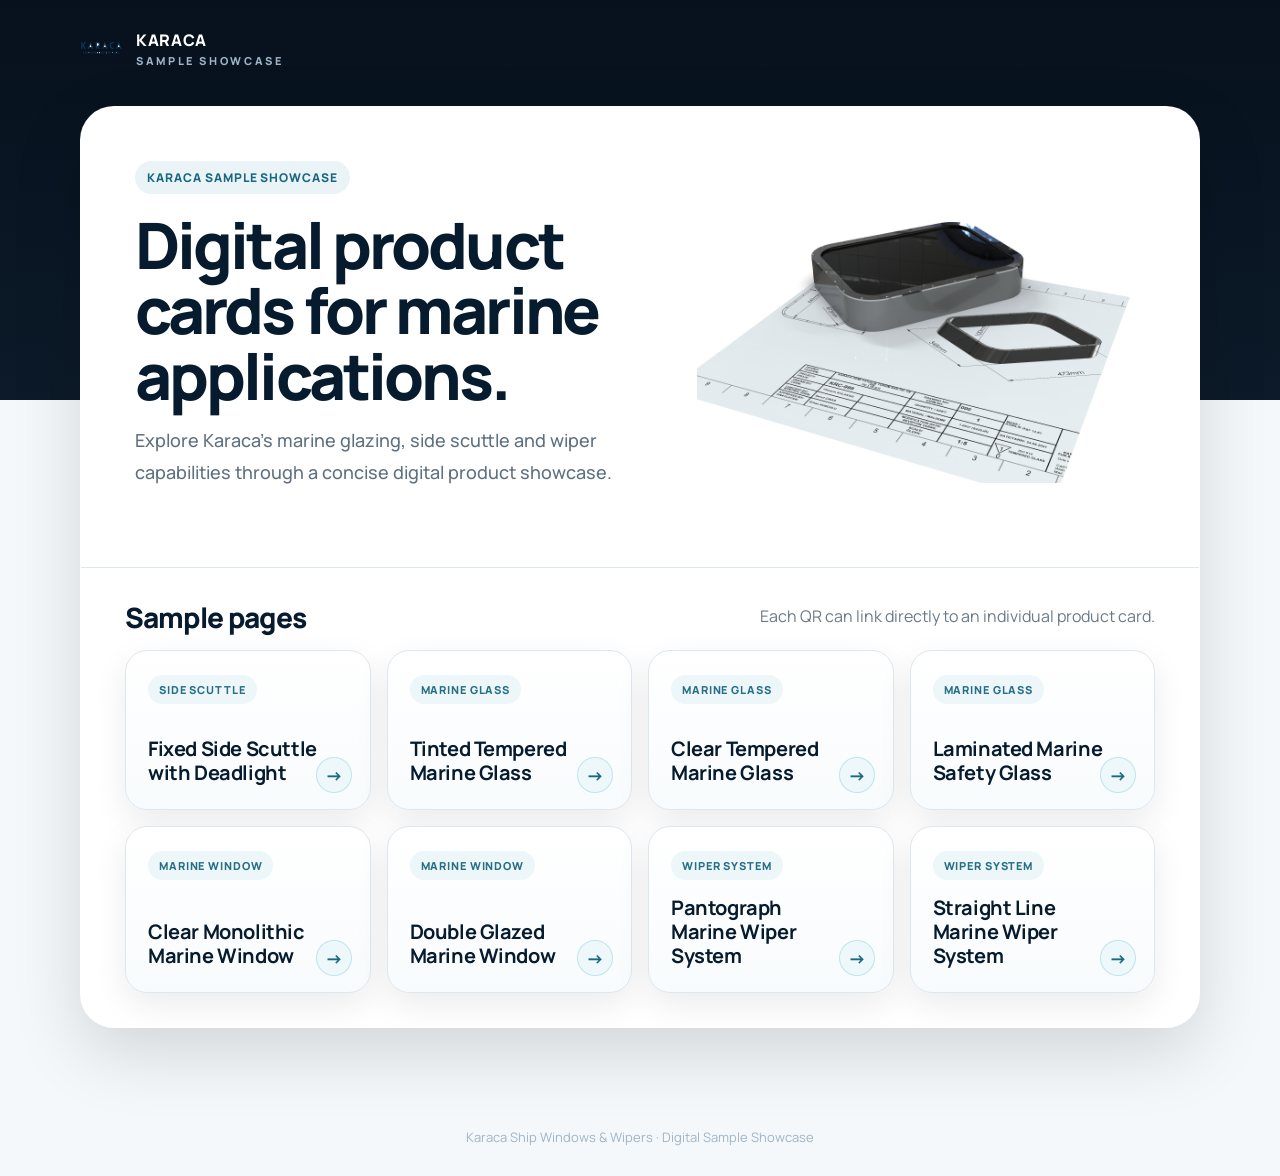
==== index.html @ 9a188ee8 "eeeee" ====
<!DOCTYPE html>
<html lang="en">
<head>
  <meta charset="UTF-8" />
  <meta name="viewport" content="width=device-width, initial-scale=1.0" />
  <title>Karaca Sample Showcase</title>
  <meta name="description" content="Digital sample cards for Karaca marine windows, side scuttles, glass and wiper systems." />
  <link rel="stylesheet" href="assets/style.css" />
</head>
<body class="home-page">
  <header class="topbar">
    <a class="brand" href="index.html"><img class="brand-logo" src="assets/logos/karaca-logo.svg" alt="Karaca Ship Windows & Wipers"><span class="brand-text">KARACA <small>SAMPLE SHOWCASE</small></span></a>
  </header>

  <main class="sample-shell">
    <section class="sample-card">
      <div class="hero">
        <div class="hero-copy">
          <span class="badge">Karaca Sample Showcase</span>
          <h1>Digital product cards for marine applications.</h1>
          <p class="lead">
            Explore Karaca’s marine glazing, side scuttle and wiper capabilities through a concise digital product showcase.
          </p>
</div>
        <div class="hero-viewer">
          <img src="assets/images/home-window-hero.jpg" alt="Marine window render" class="home-hero-image">
        </div>
      </div>

      <section class="section">
        <div class="section-head">
          <h2>Sample pages</h2>
          <p>
            Each QR can link directly to an individual product card.
          </p>
        </div>

        <div class="product-grid">

          <a class="product-tile" href="products/fixed-side-scuttle-with-deadlight.html">
            <span class="product-category">Side Scuttle</span>
            <h3>Fixed Side Scuttle with Deadlight</h3>
            <span class="product-status">View product card</span>
          </a>
          <a class="product-tile" href="products/tinted-tempered-marine-glass.html">
            <span class="product-category">Marine Glass</span>
            <h3>Tinted Tempered Marine Glass</h3>
            <span class="product-status">View product card</span>
          </a>
          <div class="product-tile">
            <span class="product-category">Marine Glass</span>
            <h3>Clear Tempered Marine Glass</h3>
            <span class="product-status">Coming next</span>
          </div>
          <div class="product-tile">
            <span class="product-category">Marine Glass</span>
            <h3>Laminated Marine Safety Glass</h3>
            <span class="product-status">Coming next</span>
          </div>
          <div class="product-tile">
            <span class="product-category">Marine Window</span>
            <h3>Clear Monolithic Marine Window</h3>
            <span class="product-status">Coming next</span>
          </div>
          <div class="product-tile">
            <span class="product-category">Marine Window</span>
            <h3>Double Glazed Marine Window</h3>
            <span class="product-status">Coming next</span>
          </div>
          <a class="product-tile" href="products/pantograph-marine-wiper-system.html">
            <span class="product-category">Wiper System</span>
            <h3>Pantograph Marine Wiper System</h3>
            <span class="product-status">View product card</span>
          </a>
          <a class="product-tile" href="products/straight-line-marine-wiper-system.html">
            <span class="product-category">Wiper System</span>
            <h3>Straight Line Marine Wiper System</h3>
            <span class="product-status">View product card</span>
          </a>

        </div>
      </section>
    </section>
  </main>

  <footer class="footer">
    Karaca Ship Windows & Wipers · Digital Sample Showcase
  </footer>
</body>
</html>
---- assets/style.css ----
@import url('https://fonts.googleapis.com/css2?family=Manrope:wght@400;500;600;700;800&display=swap');


:root{
  --bg-dark:#07111d;
  --bg-light:#f4f8fb;
  --card:#ffffff;
  --ink:#0f1d2b;
  --muted:#6b7a89;
  --line:#dce7ee;
  --accent:#16a6bd;
  --accent-dark:#0f7e91;
  --navy:#071b2e;
  --shadow:0 24px 70px rgba(0,0,0,.14);
}
*{box-sizing:border-box}
html{scroll-behavior:smooth}
body{
  margin:0;
  font-family:'Manrope',Arial,Helvetica,sans-serif;
  background:linear-gradient(180deg,var(--bg-dark) 0%, #0c1a29 34%, var(--bg-light) 34%, var(--bg-light) 100%);
  color:var(--ink)
}
a{text-decoration:none;color:inherit}
img,video{width:100%;display:block}
.topbar{
  max-width:1120px;
  margin:0 auto;
  padding:20px;
  display:flex;
  align-items:center;
  justify-content:space-between;
  color:#fff
}
.brand{font-weight:850;letter-spacing:.08em}
.brand small{display:block;margin-top:3px;font-size:10px;letter-spacing:.18em;color:#9fb4c7}
.topbar a.back{color:#b6cfdf;font-size:14px}
.sample-shell{max-width:1120px;margin:0 auto;padding:18px 20px 70px}
.sample-card{background:#fff;border-radius:30px;box-shadow:var(--shadow);overflow:hidden;border:1px solid rgba(255,255,255,.45)}
.hero{display:grid;grid-template-columns:1fr 1fr;min-height:560px}
.hero-copy{padding:44px;display:flex;flex-direction:column;justify-content:center}
.badge{display:inline-flex;width:max-content;padding:8px 12px;border-radius:999px;background:#eaf4f7;color:#1b6680;font-weight:800;font-size:12px;letter-spacing:.08em;text-transform:uppercase}
h1{margin:18px 0 16px;font-size:clamp(34px,5vw,68px);letter-spacing:-.045em;line-height:1.02;color:var(--navy);font-weight:800}
.lead{color:#5f7181;font-size:18px;line-height:1.8;margin:0 0 24px;max-width:560px;font-weight:500}
.actions{display:flex;flex-wrap:wrap;gap:12px}
.btn{height:46px;padding:0 18px;border-radius:999px;display:inline-flex;align-items:center;justify-content:center;font-weight:800;border:1px solid var(--line);transition:.2s ease}
.btn.primary{background:var(--accent);color:#fff;border-color:var(--accent)}
.btn.primary:hover{background:var(--accent-dark);border-color:var(--accent-dark)}
.btn.secondary{background:#fff;color:var(--navy)}
.btn.secondary:hover{border-color:var(--accent);color:var(--accent-dark)}
.hero-viewer{background:#ffffff;display:flex;flex-direction:column;padding:20px}
model-viewer{width:100%;height:100%;min-height:520px;border-radius:22px;background:#ffffff}
.viewer-note{margin:8px 0 0;text-align:center;font-size:13px;color:#6b7a89}
.quick-specs{display:grid;grid-template-columns:repeat(4,1fr);gap:12px;padding:18px;background:#f7fbfd;border-top:1px solid var(--line)}
.qspec{background:#fff;border:1px solid var(--line);border-radius:18px;padding:18px}
.qspec span{display:block;color:var(--accent);font-weight:900;font-size:12px;text-transform:uppercase;letter-spacing:.08em;margin-bottom:7px}
.qspec strong{color:var(--navy);font-size:16px}
.section{padding:34px 44px;border-top:1px solid var(--line)}
.section-head{display:flex;justify-content:space-between;gap:28px;align-items:flex-start;margin-bottom:18px}
.section h2{margin:0;color:var(--navy);font-size:28px;letter-spacing:-.03em;line-height:1.08;font-weight:800}
.section-head p{margin:0;color:var(--muted);line-height:1.75;max-width:560px;font-size:16px}
.options-grid{display:grid;grid-template-columns:repeat(4,1fr);gap:14px}
.option-box{background:#f7fbfd;border:1px solid var(--line);border-radius:18px;padding:18px}
.option-box h3{margin:0 0 12px;color:var(--navy);font-size:18px;font-weight:800}
.option-box ul{margin:0;padding-left:18px;color:#667686;line-height:1.95;font-size:16px}
.gallery{display:grid;grid-template-columns:1fr 1fr;gap:14px}
.gallery figure,.media-card{margin:0;border-radius:20px;overflow:hidden;border:1px solid var(--line);background:#fff}
.gallery img,.gallery video{width:100%;height:auto;max-height:460px;object-fit:contain;background:#ffffff;padding:14px}
.gallery figcaption,.media-caption{padding:12px 14px;color:var(--muted);font-size:13px;background:#fff}
.info-strip{background:#0d1a2a;color:#d5e4ee;border-radius:22px;padding:24px;display:grid;grid-template-columns:1fr 1fr;gap:22px}
.info-strip h3{margin:0 0 12px;color:#fff;font-size:18px}
.info-strip p{margin:0;color:#b5c8d7;line-height:1.75}
.download-card{background:linear-gradient(145deg,#eef9fb,#ffffff);border:1px solid var(--line);border-radius:22px;padding:24px;display:flex;align-items:center;justify-content:space-between;gap:20px}
.download-card p{margin:8px 0 0;color:var(--muted);line-height:1.7}
.download-actions{display:flex;gap:10px;flex-wrap:wrap;justify-content:flex-end}
.footer{color:#9fb4c7;text-align:center;padding:30px 20px;font-size:13px}
.product-grid{display:grid;grid-template-columns:repeat(4,1fr);gap:14px}
.product-tile{background:#fff;border-radius:22px;padding:22px;border:1px solid var(--line);box-shadow:0 12px 34px rgba(0,0,0,.08)}
.product-tile h3{margin:0 0 8px;color:var(--navy)}
.product-tile p{margin:0;color:var(--muted);line-height:1.55}
.home-hero-image{border-radius:22px;width:100%;height:auto;max-height:520px;object-fit:contain;background:#ffffff;padding:0}
.label-row{display:flex;gap:10px;flex-wrap:wrap;margin-top:16px}
.pill{padding:8px 12px;border-radius:999px;background:#f2f7fa;color:#3b5a6d;font-size:13px;font-weight:700}
@media(max-width:900px){
  .hero,.gallery,.info-strip{grid-template-columns:1fr}
  .quick-specs,.options-grid,.product-grid{grid-template-columns:1fr 1fr}
  .hero-copy{padding:32px}
  .section{padding:28px}
  model-viewer{min-height:420px}
  .download-card{align-items:flex-start;flex-direction:column}
  .download-actions{justify-content:flex-start}
}
@media(max-width:560px){
  .quick-specs,.options-grid,.product-grid{grid-template-columns:1fr}
  .section-head{display:block}
  .btn{width:100%;margin-top:10px}
  .download-actions{width:100%}
}

.placeholder-visual{
  min-height:380px;
  border-radius:22px;
  border:1px solid var(--line);
  background:linear-gradient(145deg,#ffffff,#f4f8fb);
  display:flex;
  align-items:center;
  justify-content:center;
  padding:28px;
}
.placeholder-visual-inner{
  text-align:center;
  max-width:420px;
}
.placeholder-visual h3{
  margin:0 0 12px;
  color:var(--navy);
  font-size:32px;
  letter-spacing:-.03em;
}
.placeholder-visual p{
  margin:0;
  color:var(--muted);
  line-height:1.7;
}

.doc-list{display:grid;grid-template-columns:repeat(2,1fr);gap:14px}
.doc-card{background:#fff;border:1px solid var(--line);border-radius:18px;padding:20px}
.doc-card h3{margin:0 0 8px;color:var(--navy);font-size:18px}
.doc-card p{margin:0 0 16px;color:var(--muted);line-height:1.6}
@media(max-width:900px){.doc-list{grid-template-columns:1fr}}

.topbar .back{
  border:1px solid rgba(182,207,223,.45);
  border-radius:999px;
  padding:10px 16px;
  color:#d7edf8;
  font-weight:800;
  background:rgba(255,255,255,.04);
}
.topbar .back:hover{
  border-color:#16a6bd;
  color:#ffffff;
  background:rgba(22,166,189,.14);
}
.home-page .hero{
  grid-template-columns:.86fr 1.14fr;
}
.home-page .hero-viewer{
  align-items:center;
  justify-content:center;
}
@media(max-width:900px){
  .home-page .hero{grid-template-columns:1fr}
}


/* v10 refinements */
.topbar{
  max-width:1160px;
  padding:28px 20px 18px;
}
.brand{
  display:flex;
  align-items:center;
  gap:14px;
  font-weight:800;
  letter-spacing:.04em;
}
.brand-logo{
  height:42px;
  width:auto;
  display:block;
}
.brand-text{
  display:flex;
  flex-direction:column;
  line-height:1;
}
.brand-text small{
  display:block;
  margin-top:7px;
  font-size:11px;
  letter-spacing:.24em;
  color:#9fb4c7;
}
.topbar .back{
  border:1px solid rgba(182,207,223,.42);
  border-radius:999px;
  padding:11px 18px;
  color:#d7edf8;
  background:rgba(255,255,255,.04);
  font-size:14px;
  font-weight:800;
}
.topbar .back:hover{
  border-color:#18a8bf;
  background:rgba(24,168,191,.12);
  color:#fff;
}

.sample-shell{max-width:1160px}
.sample-card{border-radius:34px}
.hero{display:grid;grid-template-columns:1.02fr .98fr;min-height:560px}
.hero-copy{padding:54px}
.hero-viewer{background:#fff;display:flex;flex-direction:column;padding:26px}
model-viewer{width:100%;height:100%;min-height:520px;border-radius:26px;background:#ffffff}
.viewer-note{margin:10px 0 0;text-align:center;font-size:13px;color:#6b7a89}

.home-page .hero{
  grid-template-columns:1.08fr .92fr;
  min-height:auto;
}
.home-page .hero-viewer{
  align-items:center;
  justify-content:center;
  padding:32px 34px 32px 12px;
}
.home-hero-image{
  max-height:520px !important;
  width:100%;
  object-fit:contain !important;
  border-radius:22px;
}

.product-grid{
  display:grid;
  grid-template-columns:repeat(4,1fr);
  gap:16px;
}
.product-tile{
  min-height:160px;
  border-radius:22px;
  border:1px solid var(--line);
  padding:24px 22px;
  background:linear-gradient(180deg,#fff 0%,#f8fbfd 100%);
  display:flex;
  flex-direction:column;
  justify-content:space-between;
  position:relative;
  overflow:hidden;
  transition:transform .2s ease, box-shadow .2s ease, border-color .2s ease;
}
.product-tile:hover{
  transform:translateY(-4px);
  border-color:rgba(22,166,189,.45);
  box-shadow:0 18px 48px rgba(10,27,45,.10);
}
.product-tile::after{
  content:"→";
  position:absolute;
  right:18px;
  bottom:16px;
  width:34px;
  height:34px;
  border-radius:999px;
  display:flex;
  align-items:center;
  justify-content:center;
  border:1px solid rgba(22,166,189,.22);
  color:#1a6a82;
  font-size:18px;
  font-weight:800;
  background:#eef8fb;
}
.product-tile h3{
  margin:0;
  max-width:86%;
  color:var(--navy);
  font-size:20px;
  line-height:1.2;
  letter-spacing:-.02em;
}
.product-category{
  display:inline-flex;
  width:max-content;
  margin-bottom:16px;
  padding:7px 11px;
  border-radius:999px;
  background:#edf6f9;
  color:#266f86;
  font-size:11px;
  letter-spacing:.08em;
  font-weight:800;
  text-transform:uppercase;
}
.product-status{display:none}

.doc-list{display:grid;grid-template-columns:repeat(2,1fr);gap:14px}
.doc-card{background:#fff;border:1px solid var(--line);border-radius:20px;padding:22px}
.doc-card h3{margin:0 0 8px;color:var(--navy);font-size:18px;font-weight:800}
.doc-card p{margin:0 0 16px;color:var(--muted);line-height:1.75;font-size:15px}

@media (max-width: 900px){
  .hero,
  .home-page .hero{
    grid-template-columns:1fr !important;
    min-height:auto;
  }
  .hero-copy{
    padding:34px 28px 18px;
  }
  .hero-viewer,
  .home-page .hero-viewer{
    padding:8px 24px 28px !important;
  }
  .home-hero-image{
    max-height:340px !important;
  }
  model-viewer{
    min-height:360px;
  }
  .quick-specs{grid-template-columns:repeat(2,1fr)}
  .section{padding:28px 28px}
  .section-head{flex-direction:column;align-items:flex-start}
  .options-grid,
  .product-grid,
  .gallery,
  .doc-list{
    grid-template-columns:1fr 1fr;
  }
  .info-strip{grid-template-columns:1fr}
  .brand-logo{height:36px}
}
@media (max-width: 640px){
  body{
    background:linear-gradient(180deg,var(--bg-dark) 0%, #0c1a29 22%, var(--bg-light) 22%, var(--bg-light) 100%);
  }
  .topbar{
    padding:20px 16px 12px;
  }
  .sample-shell{padding:12px 16px 50px}
  .sample-card{border-radius:28px}
  .hero-copy{
    padding:28px 24px 8px;
  }
  .badge{font-size:11px}
  h1{font-size:clamp(34px,12vw,56px);line-height:1.01}
  .lead{font-size:16px;line-height:1.8}
  .home-page .hero-viewer{
    padding:0 22px 22px !important;
  }
  .home-hero-image{
    max-height:260px !important;
  }
  .quick-specs,
  .options-grid,
  .product-grid,
  .gallery,
  .doc-list{
    grid-template-columns:1fr;
  }
  .product-tile{
    min-height:138px;
  }
  .product-tile h3{
    max-width:82%;
    font-size:19px;
  }
  model-viewer{min-height:320px}
}
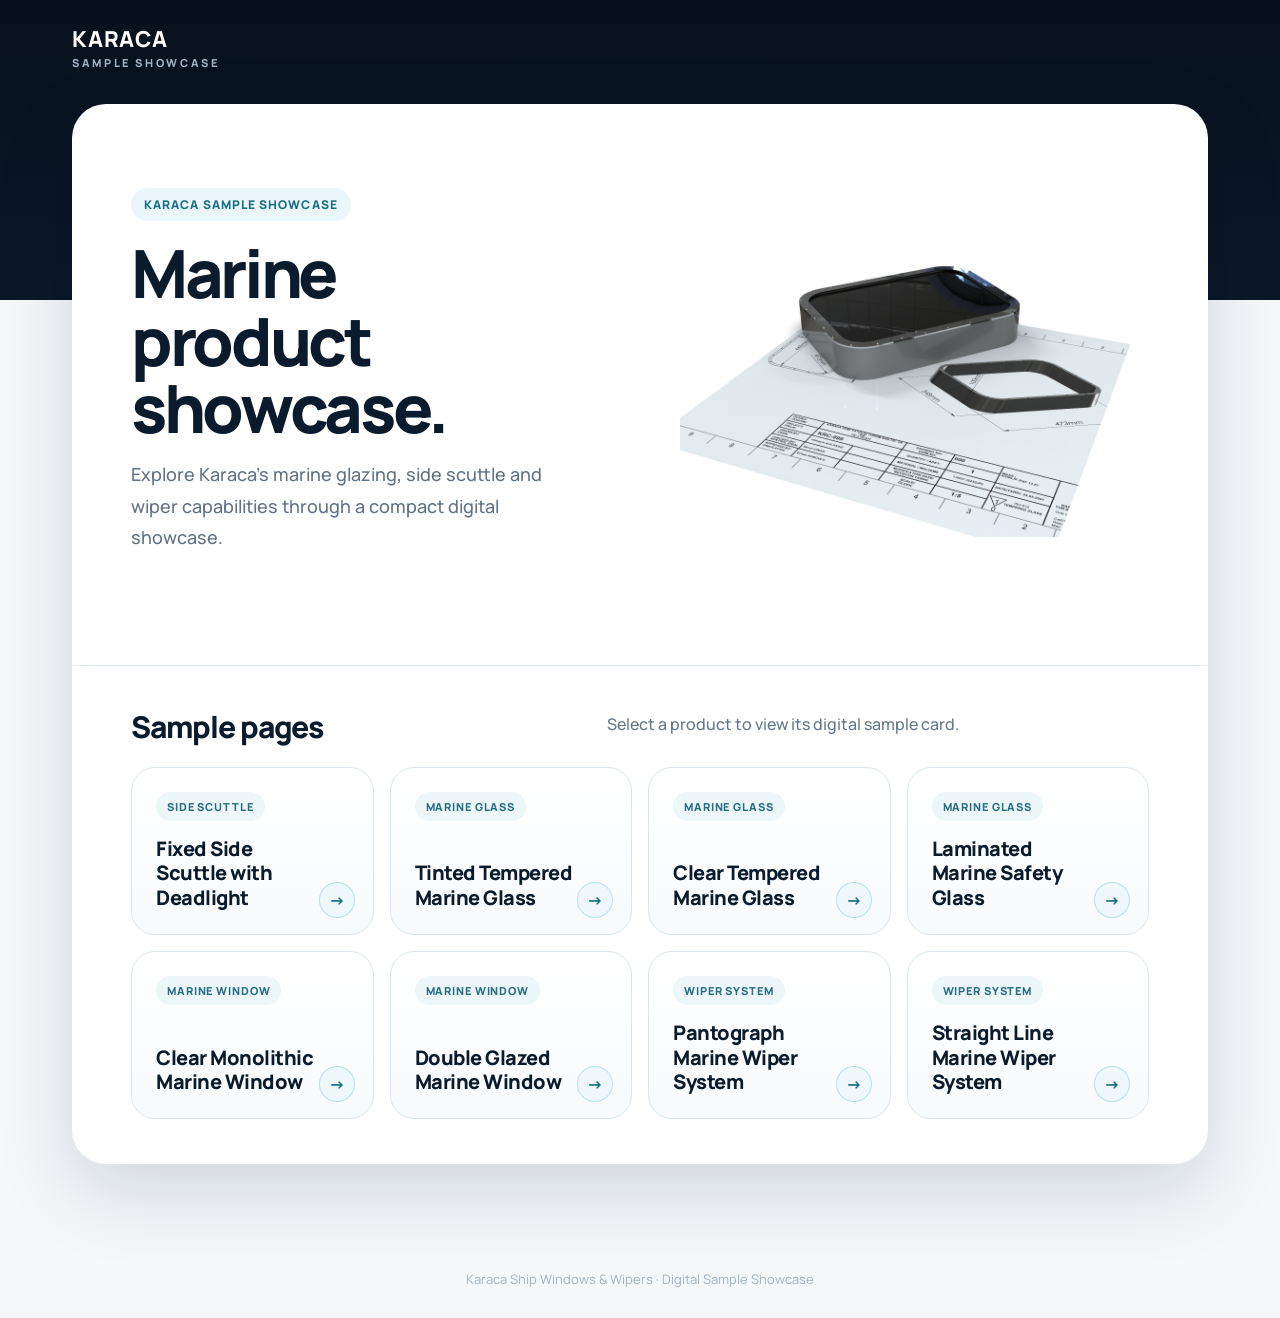
==== commit 9941bf77: "bbb" ====
--- a/index.html
+++ b/index.html
@@ -9,7 +9,7 @@
 </head>
 <body class="home-page">
   <header class="topbar">
-    <a class="brand" href="index.html"><img class="brand-logo" src="assets/logos/karaca-logo.svg" alt="Karaca Ship Windows & Wipers"><span class="brand-text">KARACA <small>SAMPLE SHOWCASE</small></span></a>
+    <a class="brand" href="index.html"><span class="brand-text">KARACA <small>SAMPLE SHOWCASE</small></span></a>
   </header>
 
   <main class="sample-shell">
@@ -17,9 +17,9 @@
       <div class="hero">
         <div class="hero-copy">
           <span class="badge">Karaca Sample Showcase</span>
-          <h1>Digital product cards for marine applications.</h1>
+          <h1>Marine product showcase.</h1>
           <p class="lead">
-            Explore Karaca’s marine glazing, side scuttle and wiper capabilities through a concise digital product showcase.
+            Explore Karaca’s marine glazing, side scuttle and wiper capabilities through a compact digital showcase.
           </p>
 </div>
         <div class="hero-viewer">
@@ -31,7 +31,7 @@
         <div class="section-head">
           <h2>Sample pages</h2>
           <p>
-            Each QR can link directly to an individual product card.
+            Select a product to view its digital sample card.
           </p>
         </div>
 
@@ -57,11 +57,11 @@
             <h3>Laminated Marine Safety Glass</h3>
             <span class="product-status">Coming next</span>
           </div>
-          <div class="product-tile">
+          <a class="product-tile" href="products/clear-monolithic-marine-window.html">
             <span class="product-category">Marine Window</span>
             <h3>Clear Monolithic Marine Window</h3>
-            <span class="product-status">Coming next</span>
-          </div>
+            <span class="product-status">View product card</span>
+          </a>
           <div class="product-tile">
             <span class="product-category">Marine Window</span>
             <h3>Double Glazed Marine Window</h3>
--- a/assets/style.css
+++ b/assets/style.css
@@ -1,180 +1,51 @@
+
 @import url('https://fonts.googleapis.com/css2?family=Manrope:wght@400;500;600;700;800&display=swap');
 
-
 :root{
-  --bg-dark:#07111d;
-  --bg-light:#f4f8fb;
+  --navy:#07111d;
+  --navy-2:#0b1b2c;
+  --ink:#0a1b2e;
+  --muted:#667789;
+  --line:#dbe7ef;
+  --soft:#f4f8fb;
   --card:#ffffff;
-  --ink:#0f1d2b;
-  --muted:#6b7a89;
-  --line:#dce7ee;
-  --accent:#16a6bd;
-  --accent-dark:#0f7e91;
-  --navy:#071b2e;
-  --shadow:0 24px 70px rgba(0,0,0,.14);
+  --accent:#13a7bf;
+  --accent-dark:#0b7f93;
+  --shadow:0 28px 80px rgba(7,17,29,.14);
 }
 *{box-sizing:border-box}
 html{scroll-behavior:smooth}
 body{
   margin:0;
   font-family:'Manrope',Arial,Helvetica,sans-serif;
-  background:linear-gradient(180deg,var(--bg-dark) 0%, #0c1a29 34%, var(--bg-light) 34%, var(--bg-light) 100%);
-  color:var(--ink)
+  color:var(--ink);
+  background:linear-gradient(180deg,var(--navy) 0%,#0a1828 300px,var(--soft) 300px,var(--soft) 100%);
 }
 a{text-decoration:none;color:inherit}
 img,video{width:100%;display:block}
 .topbar{
-  max-width:1120px;
+  max-width:1180px;
   margin:0 auto;
-  padding:20px;
+  padding:28px 22px 16px;
   display:flex;
   align-items:center;
   justify-content:space-between;
-  color:#fff
-}
-.brand{font-weight:850;letter-spacing:.08em}
-.brand small{display:block;margin-top:3px;font-size:10px;letter-spacing:.18em;color:#9fb4c7}
-.topbar a.back{color:#b6cfdf;font-size:14px}
-.sample-shell{max-width:1120px;margin:0 auto;padding:18px 20px 70px}
-.sample-card{background:#fff;border-radius:30px;box-shadow:var(--shadow);overflow:hidden;border:1px solid rgba(255,255,255,.45)}
-.hero{display:grid;grid-template-columns:1fr 1fr;min-height:560px}
-.hero-copy{padding:44px;display:flex;flex-direction:column;justify-content:center}
-.badge{display:inline-flex;width:max-content;padding:8px 12px;border-radius:999px;background:#eaf4f7;color:#1b6680;font-weight:800;font-size:12px;letter-spacing:.08em;text-transform:uppercase}
-h1{margin:18px 0 16px;font-size:clamp(34px,5vw,68px);letter-spacing:-.045em;line-height:1.02;color:var(--navy);font-weight:800}
-.lead{color:#5f7181;font-size:18px;line-height:1.8;margin:0 0 24px;max-width:560px;font-weight:500}
-.actions{display:flex;flex-wrap:wrap;gap:12px}
-.btn{height:46px;padding:0 18px;border-radius:999px;display:inline-flex;align-items:center;justify-content:center;font-weight:800;border:1px solid var(--line);transition:.2s ease}
-.btn.primary{background:var(--accent);color:#fff;border-color:var(--accent)}
-.btn.primary:hover{background:var(--accent-dark);border-color:var(--accent-dark)}
-.btn.secondary{background:#fff;color:var(--navy)}
-.btn.secondary:hover{border-color:var(--accent);color:var(--accent-dark)}
-.hero-viewer{background:#ffffff;display:flex;flex-direction:column;padding:20px}
-model-viewer{width:100%;height:100%;min-height:520px;border-radius:22px;background:#ffffff}
-.viewer-note{margin:8px 0 0;text-align:center;font-size:13px;color:#6b7a89}
-.quick-specs{display:grid;grid-template-columns:repeat(4,1fr);gap:12px;padding:18px;background:#f7fbfd;border-top:1px solid var(--line)}
-.qspec{background:#fff;border:1px solid var(--line);border-radius:18px;padding:18px}
-.qspec span{display:block;color:var(--accent);font-weight:900;font-size:12px;text-transform:uppercase;letter-spacing:.08em;margin-bottom:7px}
-.qspec strong{color:var(--navy);font-size:16px}
-.section{padding:34px 44px;border-top:1px solid var(--line)}
-.section-head{display:flex;justify-content:space-between;gap:28px;align-items:flex-start;margin-bottom:18px}
-.section h2{margin:0;color:var(--navy);font-size:28px;letter-spacing:-.03em;line-height:1.08;font-weight:800}
-.section-head p{margin:0;color:var(--muted);line-height:1.75;max-width:560px;font-size:16px}
-.options-grid{display:grid;grid-template-columns:repeat(4,1fr);gap:14px}
-.option-box{background:#f7fbfd;border:1px solid var(--line);border-radius:18px;padding:18px}
-.option-box h3{margin:0 0 12px;color:var(--navy);font-size:18px;font-weight:800}
-.option-box ul{margin:0;padding-left:18px;color:#667686;line-height:1.95;font-size:16px}
-.gallery{display:grid;grid-template-columns:1fr 1fr;gap:14px}
-.gallery figure,.media-card{margin:0;border-radius:20px;overflow:hidden;border:1px solid var(--line);background:#fff}
-.gallery img,.gallery video{width:100%;height:auto;max-height:460px;object-fit:contain;background:#ffffff;padding:14px}
-.gallery figcaption,.media-caption{padding:12px 14px;color:var(--muted);font-size:13px;background:#fff}
-.info-strip{background:#0d1a2a;color:#d5e4ee;border-radius:22px;padding:24px;display:grid;grid-template-columns:1fr 1fr;gap:22px}
-.info-strip h3{margin:0 0 12px;color:#fff;font-size:18px}
-.info-strip p{margin:0;color:#b5c8d7;line-height:1.75}
-.download-card{background:linear-gradient(145deg,#eef9fb,#ffffff);border:1px solid var(--line);border-radius:22px;padding:24px;display:flex;align-items:center;justify-content:space-between;gap:20px}
-.download-card p{margin:8px 0 0;color:var(--muted);line-height:1.7}
-.download-actions{display:flex;gap:10px;flex-wrap:wrap;justify-content:flex-end}
-.footer{color:#9fb4c7;text-align:center;padding:30px 20px;font-size:13px}
-.product-grid{display:grid;grid-template-columns:repeat(4,1fr);gap:14px}
-.product-tile{background:#fff;border-radius:22px;padding:22px;border:1px solid var(--line);box-shadow:0 12px 34px rgba(0,0,0,.08)}
-.product-tile h3{margin:0 0 8px;color:var(--navy)}
-.product-tile p{margin:0;color:var(--muted);line-height:1.55}
-.home-hero-image{border-radius:22px;width:100%;height:auto;max-height:520px;object-fit:contain;background:#ffffff;padding:0}
-.label-row{display:flex;gap:10px;flex-wrap:wrap;margin-top:16px}
-.pill{padding:8px 12px;border-radius:999px;background:#f2f7fa;color:#3b5a6d;font-size:13px;font-weight:700}
-@media(max-width:900px){
-  .hero,.gallery,.info-strip{grid-template-columns:1fr}
-  .quick-specs,.options-grid,.product-grid{grid-template-columns:1fr 1fr}
-  .hero-copy{padding:32px}
-  .section{padding:28px}
-  model-viewer{min-height:420px}
-  .download-card{align-items:flex-start;flex-direction:column}
-  .download-actions{justify-content:flex-start}
-}
-@media(max-width:560px){
-  .quick-specs,.options-grid,.product-grid{grid-template-columns:1fr}
-  .section-head{display:block}
-  .btn{width:100%;margin-top:10px}
-  .download-actions{width:100%}
-}
-
-.placeholder-visual{
-  min-height:380px;
-  border-radius:22px;
-  border:1px solid var(--line);
-  background:linear-gradient(145deg,#ffffff,#f4f8fb);
-  display:flex;
-  align-items:center;
-  justify-content:center;
-  padding:28px;
-}
-.placeholder-visual-inner{
-  text-align:center;
-  max-width:420px;
-}
-.placeholder-visual h3{
-  margin:0 0 12px;
-  color:var(--navy);
-  font-size:32px;
-  letter-spacing:-.03em;
-}
-.placeholder-visual p{
-  margin:0;
-  color:var(--muted);
-  line-height:1.7;
-}
-
-.doc-list{display:grid;grid-template-columns:repeat(2,1fr);gap:14px}
-.doc-card{background:#fff;border:1px solid var(--line);border-radius:18px;padding:20px}
-.doc-card h3{margin:0 0 8px;color:var(--navy);font-size:18px}
-.doc-card p{margin:0 0 16px;color:var(--muted);line-height:1.6}
-@media(max-width:900px){.doc-list{grid-template-columns:1fr}}
-
-.topbar .back{
-  border:1px solid rgba(182,207,223,.45);
-  border-radius:999px;
-  padding:10px 16px;
-  color:#d7edf8;
-  font-weight:800;
-  background:rgba(255,255,255,.04);
-}
-.topbar .back:hover{
-  border-color:#16a6bd;
-  color:#ffffff;
-  background:rgba(22,166,189,.14);
-}
-.home-page .hero{
-  grid-template-columns:.86fr 1.14fr;
-}
-.home-page .hero-viewer{
-  align-items:center;
-  justify-content:center;
-}
-@media(max-width:900px){
-  .home-page .hero{grid-template-columns:1fr}
-}
-
-
-/* v10 refinements */
-.topbar{
-  max-width:1160px;
-  padding:28px 20px 18px;
+  color:white;
 }
 .brand{
   display:flex;
   align-items:center;
-  gap:14px;
-  font-weight:800;
-  letter-spacing:.04em;
-}
-.brand-logo{
-  height:42px;
-  width:auto;
-  display:block;
-}
+  gap:12px;
+  color:white;
+  font-weight:800;
+  letter-spacing:.05em;
+}
+.brand-logo{display:none}
 .brand-text{
   display:flex;
   flex-direction:column;
   line-height:1;
+  font-size:22px;
 }
 .brand-text small{
   display:block;
@@ -182,68 +53,286 @@
   font-size:11px;
   letter-spacing:.24em;
   color:#9fb4c7;
+  font-weight:800;
 }
 .topbar .back{
-  border:1px solid rgba(182,207,223,.42);
+  display:inline-flex;
+  align-items:center;
+  justify-content:center;
+  height:42px;
+  padding:0 18px;
   border-radius:999px;
-  padding:11px 18px;
+  border:1px solid rgba(255,255,255,.22);
+  background:rgba(255,255,255,.04);
   color:#d7edf8;
-  background:rgba(255,255,255,.04);
   font-size:14px;
   font-weight:800;
 }
-.topbar .back:hover{
-  border-color:#18a8bf;
-  background:rgba(24,168,191,.12);
-  color:#fff;
-}
-
-.sample-shell{max-width:1160px}
-.sample-card{border-radius:34px}
-.hero{display:grid;grid-template-columns:1.02fr .98fr;min-height:560px}
-.hero-copy{padding:54px}
-.hero-viewer{background:#fff;display:flex;flex-direction:column;padding:26px}
-model-viewer{width:100%;height:100%;min-height:520px;border-radius:26px;background:#ffffff}
-.viewer-note{margin:10px 0 0;text-align:center;font-size:13px;color:#6b7a89}
+.topbar .back:hover{border-color:var(--accent);background:rgba(19,167,191,.13);color:white}
+
+.sample-shell{
+  max-width:1180px;
+  margin:0 auto;
+  padding:20px 22px 76px;
+}
+.sample-card{
+  background:white;
+  border-radius:34px;
+  overflow:hidden;
+  border:1px solid rgba(255,255,255,.55);
+  box-shadow:var(--shadow);
+}
+.hero{
+  display:grid;
+  grid-template-columns:1fr 1fr;
+  min-height:560px;
+}
+.hero-copy{
+  padding:58px;
+  display:flex;
+  flex-direction:column;
+  justify-content:center;
+}
+.badge{
+  display:inline-flex;
+  width:max-content;
+  padding:8px 13px;
+  border-radius:999px;
+  background:#eaf6f9;
+  color:#176d82;
+  font-size:12px;
+  font-weight:800;
+  letter-spacing:.09em;
+  text-transform:uppercase;
+}
+h1{
+  margin:18px 0 18px;
+  color:var(--ink);
+  font-size:clamp(40px,5.2vw,72px);
+  line-height:1.01;
+  letter-spacing:-.05em;
+  font-weight:800;
+}
+.lead{
+  margin:0 0 28px;
+  max-width:560px;
+  color:#607285;
+  font-size:18px;
+  line-height:1.75;
+  font-weight:500;
+}
+.actions{display:flex;flex-wrap:wrap;gap:12px}
+.btn{
+  display:inline-flex;
+  align-items:center;
+  justify-content:center;
+  height:46px;
+  padding:0 18px;
+  border-radius:999px;
+  border:1px solid var(--line);
+  font-weight:800;
+  transition:.18s ease;
+}
+.btn.primary{background:var(--accent);border-color:var(--accent);color:white}
+.btn.primary:hover{background:var(--accent-dark);border-color:var(--accent-dark)}
+.btn.secondary{background:white;color:var(--ink)}
+.btn.secondary:hover{border-color:var(--accent);color:var(--accent-dark)}
+
+.hero-viewer{
+  padding:32px;
+  display:flex;
+  flex-direction:column;
+  justify-content:center;
+  background:white;
+}
+model-viewer{
+  width:100%;
+  height:100%;
+  min-height:520px;
+  border-radius:28px;
+  background:linear-gradient(180deg,#ffffff,#f8fbfd);
+}
+.viewer-note{display:none}
 
 .home-page .hero{
-  grid-template-columns:1.08fr .92fr;
-  min-height:auto;
+  grid-template-columns:1fr 1fr;
+  min-height:560px;
 }
 .home-page .hero-viewer{
-  align-items:center;
-  justify-content:center;
-  padding:32px 34px 32px 12px;
+  padding:40px;
+  align-items:center;
 }
 .home-hero-image{
-  max-height:520px !important;
   width:100%;
-  object-fit:contain !important;
-  border-radius:22px;
-}
-
-.product-grid{
+  height:auto;
+  max-height:560px;
+  object-fit:contain;
+  border-radius:24px;
+}
+
+.quick-specs{
+  display:grid;
+  grid-template-columns:repeat(4,1fr);
+  gap:12px;
+  padding:18px;
+  background:#f8fbfd;
+  border-top:1px solid var(--line);
+}
+.qspec{
+  background:white;
+  border:1px solid var(--line);
+  border-radius:18px;
+  padding:18px;
+}
+.qspec span{
+  display:block;
+  color:#1f7790;
+  font-size:11px;
+  font-weight:800;
+  letter-spacing:.08em;
+  text-transform:uppercase;
+  margin-bottom:7px;
+}
+.qspec strong{font-size:16px;color:var(--ink);font-weight:800}
+
+.section{
+  padding:44px 58px;
+  border-top:1px solid var(--line);
+}
+.section-head{
+  display:grid;
+  grid-template-columns:.8fr 1fr;
+  gap:42px;
+  align-items:start;
+  margin-bottom:24px;
+}
+.section h2{
+  margin:0;
+  font-size:30px;
+  line-height:1.1;
+  letter-spacing:-.035em;
+  color:var(--ink);
+  font-weight:800;
+}
+.section-head p{
+  margin:0;
+  color:#657789;
+  font-size:16px;
+  line-height:1.75;
+  font-weight:500;
+}
+.info-strip{
+  display:grid;
+  grid-template-columns:1fr 1fr;
+  gap:22px;
+  background:var(--navy-2);
+  border-radius:24px;
+  padding:26px;
+}
+.info-strip h3{margin:0 0 10px;color:white;font-size:18px;font-weight:800}
+.info-strip p{margin:0;color:#c1d3e0;line-height:1.8;font-size:16px}
+
+.options-grid{
   display:grid;
   grid-template-columns:repeat(4,1fr);
   gap:16px;
 }
+.option-box{
+  border:1px solid var(--line);
+  background:#f8fbfd;
+  border-radius:22px;
+  padding:22px;
+}
+.option-box h3{margin:0 0 13px;color:var(--ink);font-size:18px;font-weight:800}
+.option-box ul{margin:0;padding-left:18px;color:#667789;line-height:1.9;font-size:16px}
+
+.fire-row{
+  display:flex;
+  gap:10px;
+  flex-wrap:wrap;
+  margin-top:4px;
+}
+.fire-pill{
+  display:inline-flex;
+  align-items:center;
+  justify-content:center;
+  min-width:48px;
+  height:36px;
+  padding:0 12px;
+  border:1.5px solid #ff9d00;
+  color:#e58600;
+  background:white;
+  border-radius:4px;
+  font-weight:800;
+}
+
+.gallery{
+  display:grid;
+  grid-template-columns:1fr 1fr;
+  gap:16px;
+}
+.gallery figure,.media-card{
+  margin:0;
+  border-radius:24px;
+  border:1px solid var(--line);
+  overflow:hidden;
+  background:#fff;
+}
+.gallery img,.gallery video{
+  width:100%;
+  height:auto;
+  max-height:480px;
+  object-fit:contain;
+  background:#fff;
+  padding:14px;
+}
+.gallery figcaption,.media-caption{display:none}
+
+.download-card,.note-card{
+  background:linear-gradient(145deg,#eef9fb,#ffffff);
+  border:1px solid var(--line);
+  border-radius:24px;
+  padding:26px;
+}
+.download-card p,.note-card p{margin:8px 0 0;color:var(--muted);line-height:1.75}
+.download-actions{display:flex;gap:10px;flex-wrap:wrap;justify-content:flex-end}
+
+.doc-list{
+  display:grid;
+  grid-template-columns:repeat(2,1fr);
+  gap:16px;
+}
+.doc-card{
+  background:white;
+  border:1px solid var(--line);
+  border-radius:22px;
+  padding:24px;
+}
+.doc-card h3{margin:0 0 8px;color:var(--ink);font-size:19px;font-weight:800}
+.doc-card p{margin:0 0 16px;color:var(--muted);line-height:1.75;font-size:15px}
+
+.product-grid{
+  display:grid;
+  grid-template-columns:repeat(4,1fr);
+  gap:16px;
+}
 .product-tile{
-  min-height:160px;
-  border-radius:22px;
-  border:1px solid var(--line);
-  padding:24px 22px;
+  min-height:162px;
+  border-radius:24px;
+  border:1px solid var(--line);
+  padding:24px;
   background:linear-gradient(180deg,#fff 0%,#f8fbfd 100%);
   display:flex;
   flex-direction:column;
   justify-content:space-between;
   position:relative;
   overflow:hidden;
-  transition:transform .2s ease, box-shadow .2s ease, border-color .2s ease;
+  transition:transform .18s ease,box-shadow .18s ease,border-color .18s ease;
 }
 .product-tile:hover{
   transform:translateY(-4px);
-  border-color:rgba(22,166,189,.45);
-  box-shadow:0 18px 48px rgba(10,27,45,.10);
+  border-color:rgba(19,167,191,.48);
+  box-shadow:0 20px 50px rgba(7,17,29,.10);
 }
 .product-tile::after{
   content:"→";
@@ -256,19 +345,10 @@
   display:flex;
   align-items:center;
   justify-content:center;
-  border:1px solid rgba(22,166,189,.22);
-  color:#1a6a82;
-  font-size:18px;
-  font-weight:800;
   background:#eef8fb;
-}
-.product-tile h3{
-  margin:0;
-  max-width:86%;
-  color:var(--navy);
-  font-size:20px;
-  line-height:1.2;
-  letter-spacing:-.02em;
+  border:1px solid rgba(19,167,191,.25);
+  color:#1a6e83;
+  font-weight:800;
 }
 .product-category{
   display:inline-flex;
@@ -277,84 +357,75 @@
   padding:7px 11px;
   border-radius:999px;
   background:#edf6f9;
-  color:#266f86;
+  color:#276e84;
   font-size:11px;
+  font-weight:800;
   letter-spacing:.08em;
-  font-weight:800;
   text-transform:uppercase;
 }
+.product-tile h3{
+  margin:0;
+  max-width:84%;
+  color:var(--ink);
+  font-size:20px;
+  line-height:1.22;
+  letter-spacing:-.025em;
+  font-weight:800;
+}
 .product-status{display:none}
 
-.doc-list{display:grid;grid-template-columns:repeat(2,1fr);gap:14px}
-.doc-card{background:#fff;border:1px solid var(--line);border-radius:20px;padding:22px}
-.doc-card h3{margin:0 0 8px;color:var(--navy);font-size:18px;font-weight:800}
-.doc-card p{margin:0 0 16px;color:var(--muted);line-height:1.75;font-size:15px}
-
-@media (max-width: 900px){
-  .hero,
-  .home-page .hero{
-    grid-template-columns:1fr !important;
+.placeholder-visual{
+  min-height:380px;
+  border-radius:24px;
+  border:1px solid var(--line);
+  background:linear-gradient(145deg,#fff,#f5f9fc);
+  display:flex;
+  align-items:center;
+  justify-content:center;
+  padding:28px;
+}
+.placeholder-visual-inner{text-align:center;max-width:430px}
+.placeholder-visual h3{margin:0 0 12px;font-size:30px;color:var(--ink)}
+.placeholder-visual p{margin:0;color:var(--muted);line-height:1.7}
+
+.footer{
+  color:#9fb4c7;
+  text-align:center;
+  padding:30px 20px;
+  font-size:13px;
+}
+
+@media(max-width:900px){
+  .hero,.home-page .hero{
+    grid-template-columns:1fr;
     min-height:auto;
   }
-  .hero-copy{
-    padding:34px 28px 18px;
-  }
-  .hero-viewer,
-  .home-page .hero-viewer{
-    padding:8px 24px 28px !important;
-  }
-  .home-hero-image{
-    max-height:340px !important;
-  }
-  model-viewer{
-    min-height:360px;
-  }
-  .quick-specs{grid-template-columns:repeat(2,1fr)}
-  .section{padding:28px 28px}
-  .section-head{flex-direction:column;align-items:flex-start}
-  .options-grid,
-  .product-grid,
-  .gallery,
-  .doc-list{
-    grid-template-columns:1fr 1fr;
-  }
+  .hero-copy{padding:38px 30px 18px}
+  .hero-viewer,.home-page .hero-viewer{padding:10px 28px 30px}
+  model-viewer{min-height:370px}
+  .home-hero-image{max-height:340px}
+  .quick-specs,.options-grid,.product-grid,.gallery,.doc-list{grid-template-columns:1fr 1fr}
+  .section{padding:34px 30px}
+  .section-head{grid-template-columns:1fr;gap:12px}
   .info-strip{grid-template-columns:1fr}
-  .brand-logo{height:36px}
-}
-@media (max-width: 640px){
-  body{
-    background:linear-gradient(180deg,var(--bg-dark) 0%, #0c1a29 22%, var(--bg-light) 22%, var(--bg-light) 100%);
-  }
-  .topbar{
-    padding:20px 16px 12px;
-  }
-  .sample-shell{padding:12px 16px 50px}
+}
+@media(max-width:640px){
+  body{background:linear-gradient(180deg,var(--navy) 0%,#0a1828 230px,var(--soft) 230px,var(--soft) 100%)}
+  .topbar{padding:18px 16px 8px}
+  .brand-text{font-size:18px}
+  .brand-text small{font-size:9px;letter-spacing:.22em}
+  .topbar .back{height:38px;padding:0 13px;font-size:13px}
+  .sample-shell{padding:12px 14px 50px}
   .sample-card{border-radius:28px}
-  .hero-copy{
-    padding:28px 24px 8px;
-  }
-  .badge{font-size:11px}
-  h1{font-size:clamp(34px,12vw,56px);line-height:1.01}
-  .lead{font-size:16px;line-height:1.8}
-  .home-page .hero-viewer{
-    padding:0 22px 22px !important;
-  }
-  .home-hero-image{
-    max-height:260px !important;
-  }
-  .quick-specs,
-  .options-grid,
-  .product-grid,
-  .gallery,
-  .doc-list{
-    grid-template-columns:1fr;
-  }
-  .product-tile{
-    min-height:138px;
-  }
-  .product-tile h3{
-    max-width:82%;
-    font-size:19px;
-  }
-  model-viewer{min-height:320px}
-}
+  .hero-copy{padding:28px 24px 10px}
+  .badge{font-size:10px}
+  h1{font-size:clamp(33px,12vw,54px);line-height:1.03}
+  .lead{font-size:16px;line-height:1.75}
+  .home-page .hero-viewer{padding:0 20px 24px}
+  .home-hero-image{max-height:280px}
+  .quick-specs,.options-grid,.product-grid,.gallery,.doc-list{grid-template-columns:1fr}
+  .section{padding:30px 24px}
+  .product-tile{min-height:136px}
+  .product-tile h3{font-size:19px}
+  model-viewer{min-height:330px}
+}
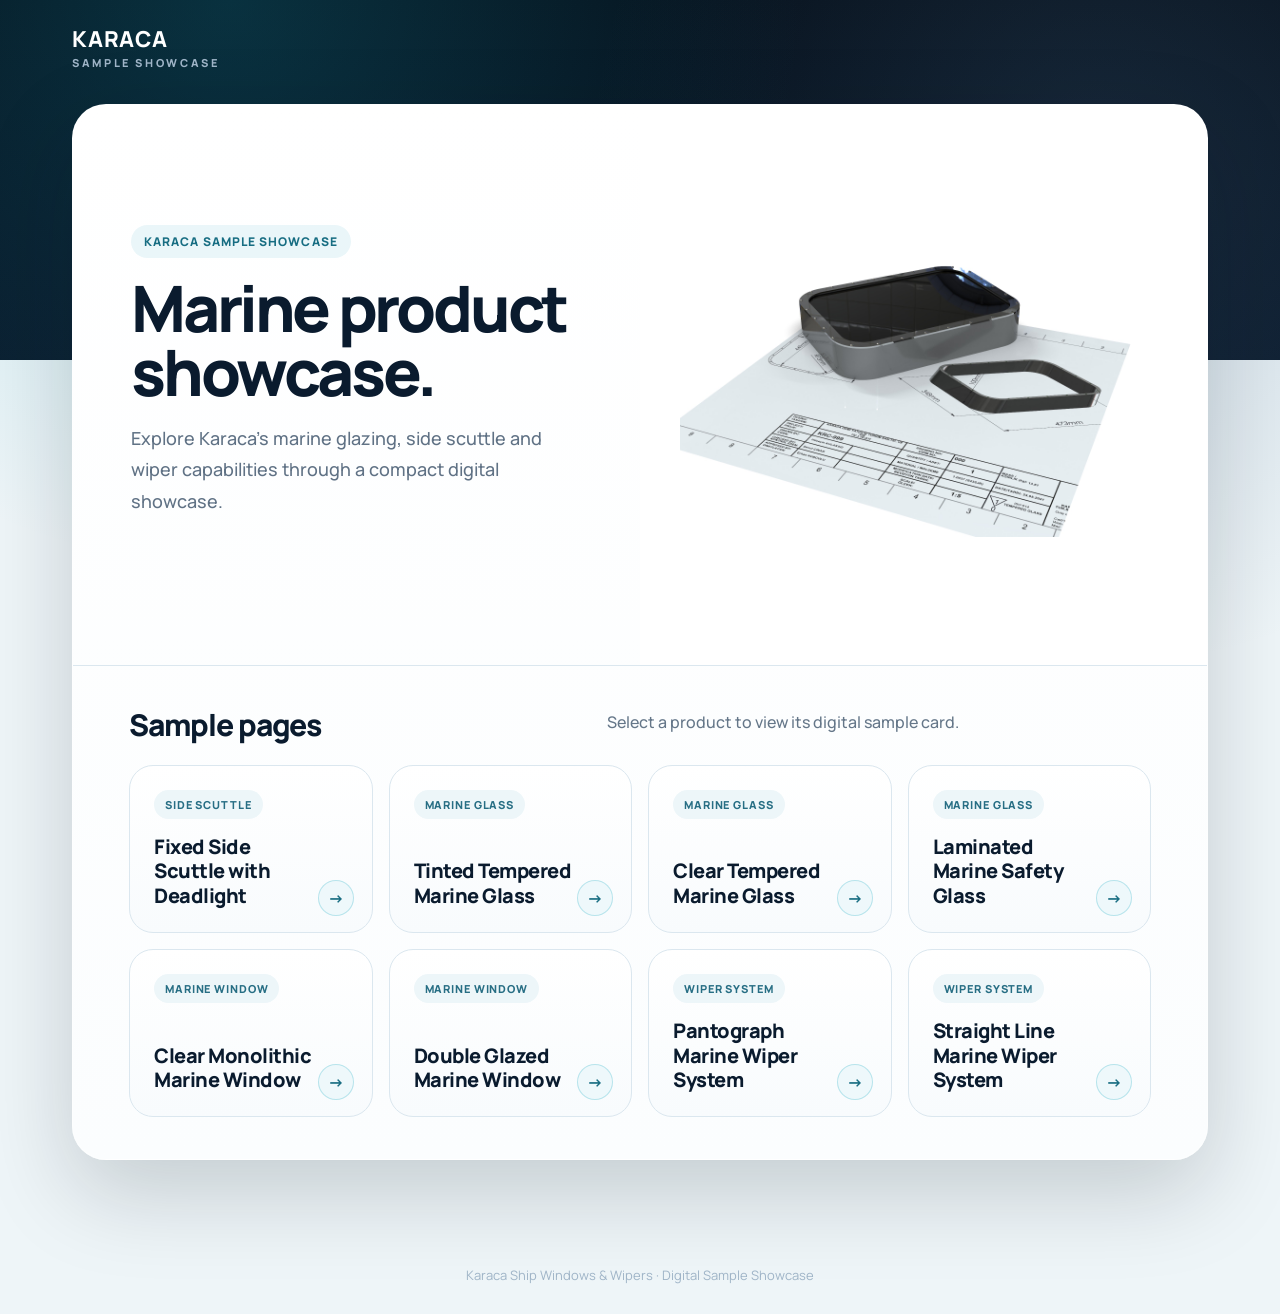
==== commit bf1fbe81: "aaa" ====
--- a/index.html
+++ b/index.html
@@ -47,11 +47,11 @@
             <h3>Tinted Tempered Marine Glass</h3>
             <span class="product-status">View product card</span>
           </a>
-          <div class="product-tile">
+          <a class="product-tile" href="products/clear-tempered-marine-glass.html">
             <span class="product-category">Marine Glass</span>
             <h3>Clear Tempered Marine Glass</h3>
-            <span class="product-status">Coming next</span>
-          </div>
+            <span class="product-status">View product card</span>
+          </a>
           <div class="product-tile">
             <span class="product-category">Marine Glass</span>
             <h3>Laminated Marine Safety Glass</h3>
--- a/assets/style.css
+++ b/assets/style.css
@@ -19,7 +19,10 @@
   margin:0;
   font-family:'Manrope',Arial,Helvetica,sans-serif;
   color:var(--ink);
-  background:linear-gradient(180deg,var(--navy) 0%,#0a1828 300px,var(--soft) 300px,var(--soft) 100%);
+  background:
+    radial-gradient(circle at 18% 0%, rgba(19,167,191,.22), transparent 34%),
+    radial-gradient(circle at 86% 12%, rgba(78,115,150,.22), transparent 32%),
+    linear-gradient(180deg,#06101b 0%,#0b1a2b 360px,#eef5f8 360px,#eef5f8 100%);
 }
 a{text-decoration:none;color:inherit}
 img,video{width:100%;display:block}
@@ -76,11 +79,11 @@
   padding:20px 22px 76px;
 }
 .sample-card{
-  background:white;
+  background:linear-gradient(180deg,#ffffff 0%,#fbfdfe 100%);
   border-radius:34px;
   overflow:hidden;
   border:1px solid rgba(255,255,255,.55);
-  box-shadow:var(--shadow);
+  box-shadow:0 32px 90px rgba(6,16,27,.18);
 }
 .hero{
   display:grid;
@@ -108,7 +111,7 @@
 h1{
   margin:18px 0 18px;
   color:var(--ink);
-  font-size:clamp(40px,5.2vw,72px);
+  font-size:clamp(38px,5vw,68px);
   line-height:1.01;
   letter-spacing:-.05em;
   font-weight:800;
@@ -196,7 +199,7 @@
 .qspec strong{font-size:16px;color:var(--ink);font-weight:800}
 
 .section{
-  padding:44px 58px;
+  padding:42px 56px;
   border-top:1px solid var(--line);
 }
 .section-head{
@@ -281,7 +284,7 @@
 .gallery img,.gallery video{
   width:100%;
   height:auto;
-  max-height:480px;
+  max-height:520px;
   object-fit:contain;
   background:#fff;
   padding:14px;
@@ -410,7 +413,15 @@
   .info-strip{grid-template-columns:1fr}
 }
 @media(max-width:640px){
-  body{background:linear-gradient(180deg,var(--navy) 0%,#0a1828 230px,var(--soft) 230px,var(--soft) 100%)}
+  body{
+  margin:0;
+  font-family:'Manrope',Arial,Helvetica,sans-serif;
+  color:var(--ink);
+  background:
+    radial-gradient(circle at 18% 0%, rgba(19,167,191,.22), transparent 34%),
+    radial-gradient(circle at 86% 12%, rgba(78,115,150,.22), transparent 32%),
+    linear-gradient(180deg,#06101b 0%,#0b1a2b 360px,#eef5f8 360px,#eef5f8 100%);
+}
   .topbar{padding:18px 16px 8px}
   .brand-text{font-size:18px}
   .brand-text small{font-size:9px;letter-spacing:.22em}
@@ -429,3 +440,35 @@
   .product-tile h3{font-size:19px}
   model-viewer{min-height:330px}
 }
+
+.option-inline-tags{
+  display:flex;
+  gap:10px;
+  flex-wrap:wrap;
+  margin-top:12px;
+}
+.option-tag{
+  display:inline-flex;
+  align-items:center;
+  justify-content:center;
+  min-height:34px;
+  padding:0 12px;
+  border:1px solid var(--line);
+  border-radius:999px;
+  background:#fff;
+  color:#32566a;
+  font-size:14px;
+  font-weight:800;
+}
+.product-note{
+  color:#5d7184;
+  font-size:15px;
+  line-height:1.75;
+}
+@media(max-width:640px){
+  body{
+    background:
+      radial-gradient(circle at 18% 0%, rgba(19,167,191,.20), transparent 36%),
+      linear-gradient(180deg,#06101b 0%,#0b1a2b 250px,#eef5f8 250px,#eef5f8 100%);
+  }
+}
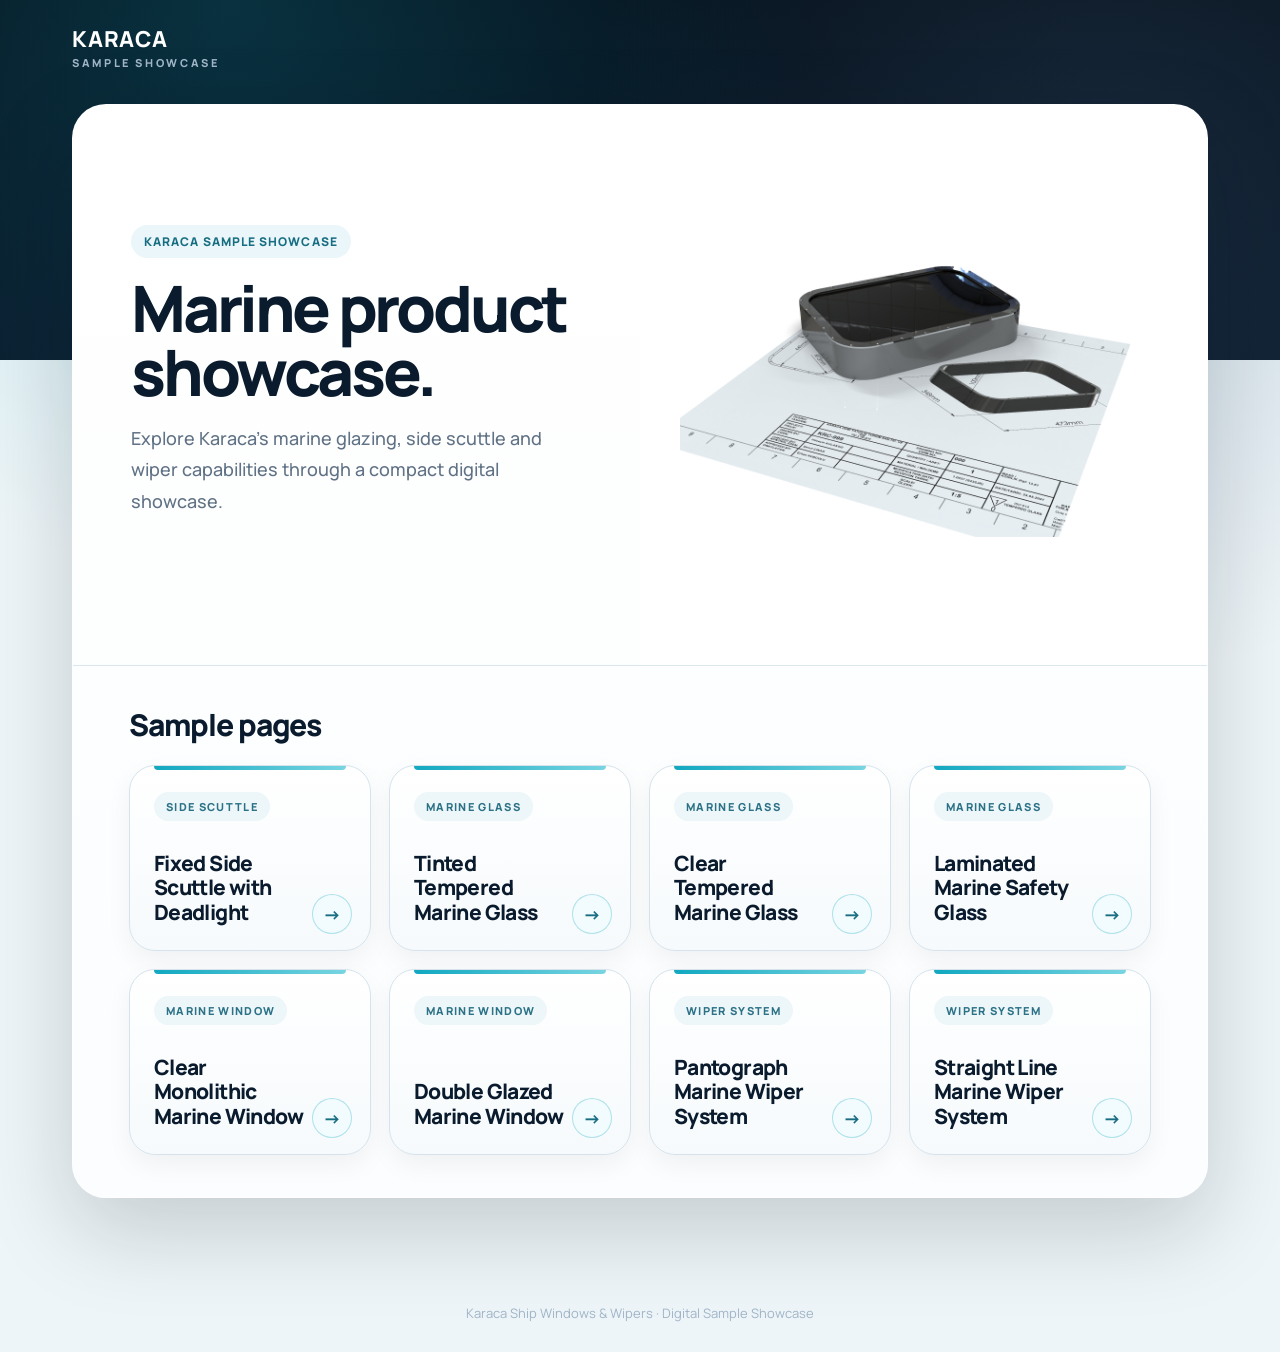
==== commit 906abace: "www" ====
--- a/index.html
+++ b/index.html
@@ -30,9 +30,7 @@
       <section class="section">
         <div class="section-head">
           <h2>Sample pages</h2>
-          <p>
-            Select a product to view its digital sample card.
-          </p>
+          
         </div>
 
         <div class="product-grid">
--- a/assets/style.css
+++ b/assets/style.css
@@ -203,10 +203,7 @@
   border-top:1px solid var(--line);
 }
 .section-head{
-  display:grid;
-  grid-template-columns:.8fr 1fr;
-  gap:42px;
-  align-items:start;
+  display:block;
   margin-bottom:24px;
 }
 .section h2{
@@ -218,11 +215,7 @@
   font-weight:800;
 }
 .section-head p{
-  margin:0;
-  color:#657789;
-  font-size:16px;
-  line-height:1.75;
-  font-weight:500;
+  display:none;
 }
 .info-strip{
   display:grid;
@@ -317,62 +310,65 @@
 .product-grid{
   display:grid;
   grid-template-columns:repeat(4,1fr);
-  gap:16px;
+  gap:18px;
 }
 .product-tile{
-  min-height:162px;
-  border-radius:24px;
-  border:1px solid var(--line);
-  padding:24px;
-  background:linear-gradient(180deg,#fff 0%,#f8fbfd 100%);
+  min-height:186px;
+  border-radius:26px;
+  border:1px solid #d6e3ec;
+  padding:26px 24px;
+  background:
+    linear-gradient(180deg,#ffffff 0%,#f6fafc 100%);
   display:flex;
   flex-direction:column;
   justify-content:space-between;
   position:relative;
   overflow:hidden;
-  transition:transform .18s ease,box-shadow .18s ease,border-color .18s ease;
+  transition:transform .2s ease,box-shadow .2s ease,border-color .2s ease;
+  box-shadow:0 10px 26px rgba(7,17,29,.05);
 }
 .product-tile:hover{
-  transform:translateY(-4px);
-  border-color:rgba(19,167,191,.48);
-  box-shadow:0 20px 50px rgba(7,17,29,.10);
+  transform:translateY(-5px);
+  border-color:rgba(19,167,191,.45);
+  box-shadow:0 24px 52px rgba(7,17,29,.10);
 }
 .product-tile::after{
   content:"→";
   position:absolute;
   right:18px;
   bottom:16px;
-  width:34px;
-  height:34px;
+  width:38px;
+  height:38px;
   border-radius:999px;
   display:flex;
   align-items:center;
   justify-content:center;
-  background:#eef8fb;
-  border:1px solid rgba(19,167,191,.25);
+  background:#f2fbfd;
+  border:1px solid rgba(19,167,191,.30);
   color:#1a6e83;
   font-weight:800;
+  font-size:18px;
 }
 .product-category{
   display:inline-flex;
   width:max-content;
-  margin-bottom:16px;
-  padding:7px 11px;
+  margin-bottom:20px;
+  padding:7px 12px;
   border-radius:999px;
   background:#edf6f9;
-  color:#276e84;
+  color:#2c7286;
   font-size:11px;
   font-weight:800;
-  letter-spacing:.08em;
+  letter-spacing:.12em;
   text-transform:uppercase;
 }
 .product-tile h3{
   margin:0;
-  max-width:84%;
+  max-width:80%;
   color:var(--ink);
-  font-size:20px;
-  line-height:1.22;
-  letter-spacing:-.025em;
+  font-size:21px;
+  line-height:1.16;
+  letter-spacing:-.03em;
   font-weight:800;
 }
 .product-status{display:none}
@@ -409,7 +405,10 @@
   .home-hero-image{max-height:340px}
   .quick-specs,.options-grid,.product-grid,.gallery,.doc-list{grid-template-columns:1fr 1fr}
   .section{padding:34px 30px}
-  .section-head{grid-template-columns:1fr;gap:12px}
+  .section-head{
+  display:block;
+  margin-bottom:24px;
+}
   .info-strip{grid-template-columns:1fr}
 }
 @media(max-width:640px){
@@ -434,10 +433,33 @@
   .lead{font-size:16px;line-height:1.75}
   .home-page .hero-viewer{padding:0 20px 24px}
   .home-hero-image{max-height:280px}
-  .quick-specs,.options-grid,.product-grid,.gallery,.doc-list{grid-template-columns:1fr}
+  .quick-specs,.options-grid,.gallery,.doc-list{grid-template-columns:1fr}
+  .product-grid{grid-template-columns:1fr}
   .section{padding:30px 24px}
-  .product-tile{min-height:136px}
-  .product-tile h3{font-size:19px}
+  .product-tile{
+  min-height:186px;
+  border-radius:26px;
+  border:1px solid #d6e3ec;
+  padding:26px 24px;
+  background:
+    linear-gradient(180deg,#ffffff 0%,#f6fafc 100%);
+  display:flex;
+  flex-direction:column;
+  justify-content:space-between;
+  position:relative;
+  overflow:hidden;
+  transition:transform .2s ease,box-shadow .2s ease,border-color .2s ease;
+  box-shadow:0 10px 26px rgba(7,17,29,.05);
+}
+  .product-tile h3{
+  margin:0;
+  max-width:80%;
+  color:var(--ink);
+  font-size:21px;
+  line-height:1.16;
+  letter-spacing:-.03em;
+  font-weight:800;
+}
   model-viewer{min-height:330px}
 }
 
@@ -472,3 +494,16 @@
       linear-gradient(180deg,#06101b 0%,#0b1a2b 250px,#eef5f8 250px,#eef5f8 100%);
   }
 }
+
+.product-tile::before{
+  content:"";
+  position:absolute;
+  left:24px;
+  right:24px;
+  top:0;
+  height:4px;
+  border-radius:0 0 10px 10px;
+  background:linear-gradient(90deg,#11a8c0 0%,#78d5e1 100%);
+}
+
+.gallery figcaption,.media-caption,.product-note,.product-status,.note-card p{display:none}
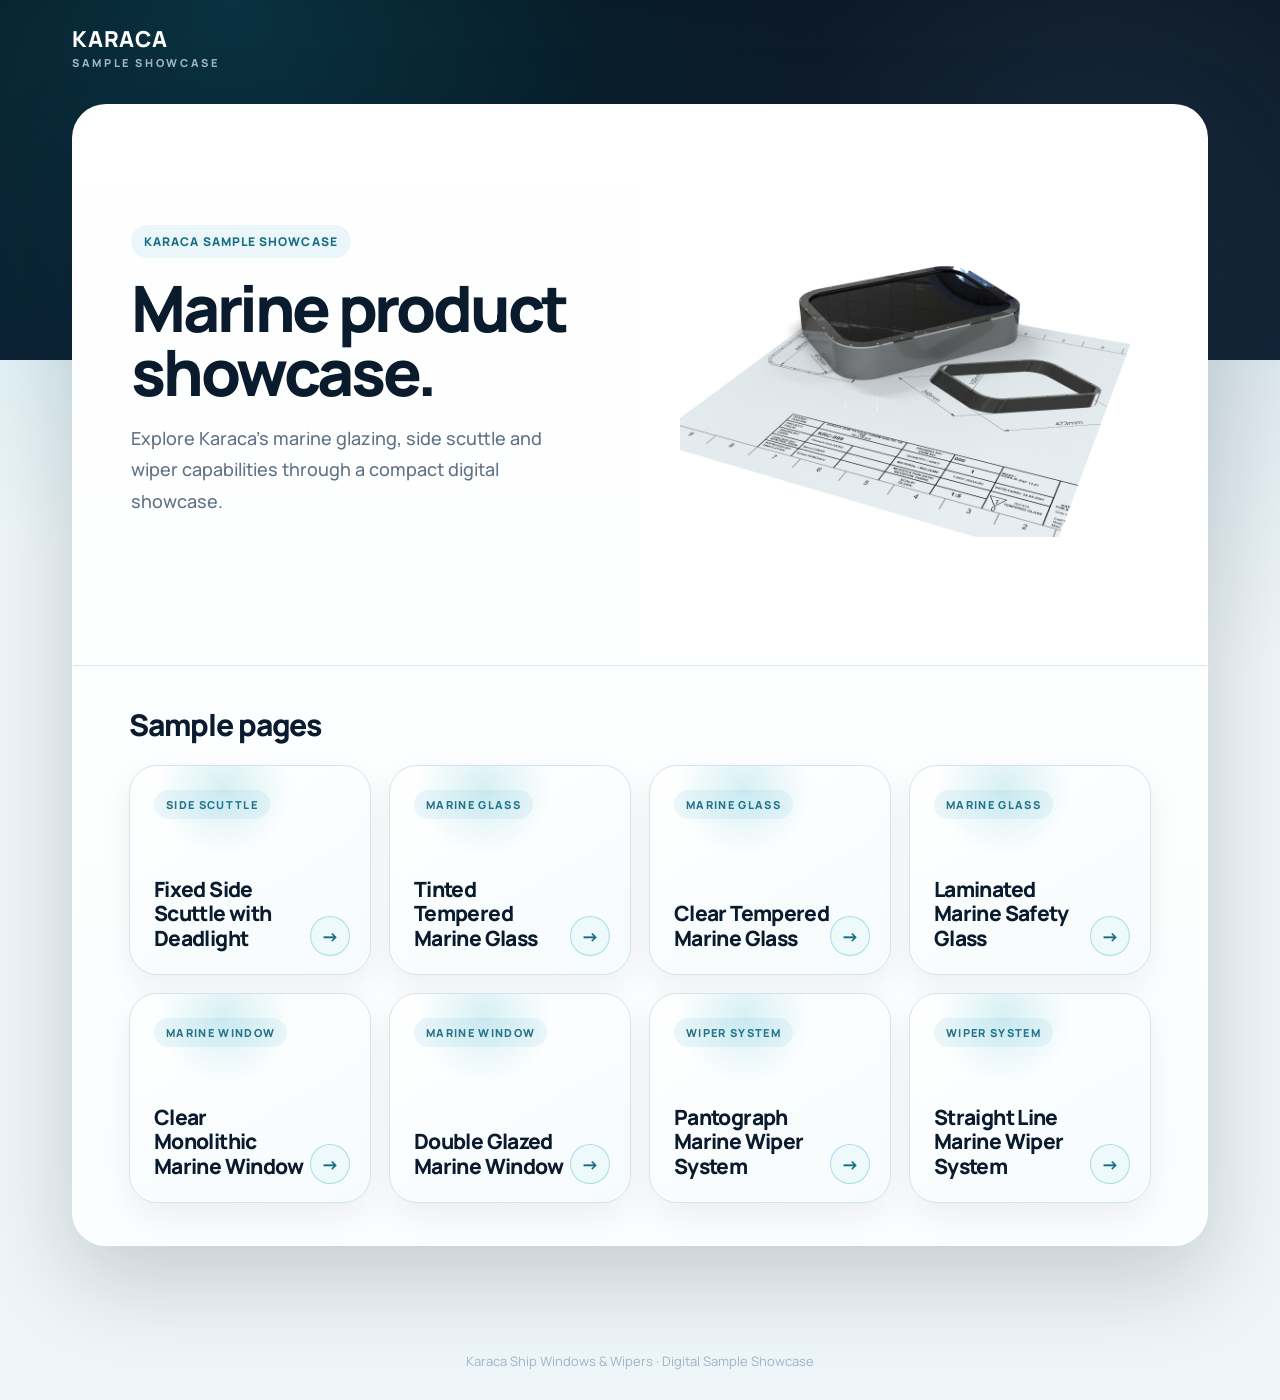
==== commit a245818a: "ooo" ====
--- a/index.html
+++ b/index.html
@@ -50,11 +50,11 @@
             <h3>Clear Tempered Marine Glass</h3>
             <span class="product-status">View product card</span>
           </a>
-          <div class="product-tile">
+          <a class="product-tile" href="products/laminated-marine-safety-glass.html">
             <span class="product-category">Marine Glass</span>
             <h3>Laminated Marine Safety Glass</h3>
-            <span class="product-status">Coming next</span>
-          </div>
+            <span class="product-status">View product card</span>
+          </a>
           <a class="product-tile" href="products/clear-monolithic-marine-window.html">
             <span class="product-category">Marine Window</span>
             <h3>Clear Monolithic Marine Window</h3>
--- a/assets/style.css
+++ b/assets/style.css
@@ -214,9 +214,7 @@
   color:var(--ink);
   font-weight:800;
 }
-.section-head p{
-  display:none;
-}
+.section-head p{display:none}
 .info-strip{
   display:grid;
   grid-template-columns:1fr 1fr;
@@ -507,3 +505,77 @@
 }
 
 .gallery figcaption,.media-caption,.product-note,.product-status,.note-card p{display:none}
+
+/* v14 product-card refinement */
+.product-grid{
+  grid-template-columns:repeat(4,1fr);
+  gap:18px;
+}
+.product-tile{
+  min-height:210px;
+  padding:24px;
+  border-radius:28px;
+  background:
+    linear-gradient(150deg, rgba(255,255,255,.92) 0%, rgba(246,251,253,.96) 100%);
+  border:1px solid #d5e3ec;
+  box-shadow:0 14px 34px rgba(7,17,29,.06);
+  position:relative;
+  overflow:hidden;
+}
+.product-tile::before{
+  content:"";
+  position:absolute;
+  right:-48px;
+  top:-48px;
+  width:140px;
+  height:140px;
+  border-radius:999px;
+  background:radial-gradient(circle, rgba(19,167,191,.16), transparent 68%);
+}
+.product-tile::after{
+  content:"→";
+  position:absolute;
+  right:20px;
+  bottom:18px;
+  width:38px;
+  height:38px;
+  border-radius:999px;
+  display:flex;
+  align-items:center;
+  justify-content:center;
+  background:#eef9fb;
+  border:1px solid rgba(19,167,191,.32);
+  color:#176d82;
+  font-weight:800;
+}
+.product-tile:hover{
+  transform:translateY(-5px);
+  border-color:rgba(19,167,191,.48);
+  box-shadow:0 24px 54px rgba(7,17,29,.11);
+}
+.product-category{
+  display:inline-flex;
+  width:max-content;
+  margin-bottom:22px;
+  padding:7px 12px;
+  border-radius:999px;
+  background:#eaf6f9;
+  color:#266f86;
+  font-size:11px;
+  letter-spacing:.12em;
+  font-weight:800;
+  text-transform:uppercase;
+}
+.product-tile h3{
+  margin:0;
+  max-width:82%;
+  font-size:21px;
+  line-height:1.16;
+  letter-spacing:-.03em;
+  color:var(--ink);
+}
+.product-status{display:none}
+.viewer-note,.gallery figcaption,.media-caption{display:none!important}
+.section-head p:empty{display:none!important}
+@media(max-width:900px){.product-grid{grid-template-columns:1fr 1fr}}
+@media(max-width:640px){.product-grid{grid-template-columns:1fr}.product-tile{min-height:150px}}
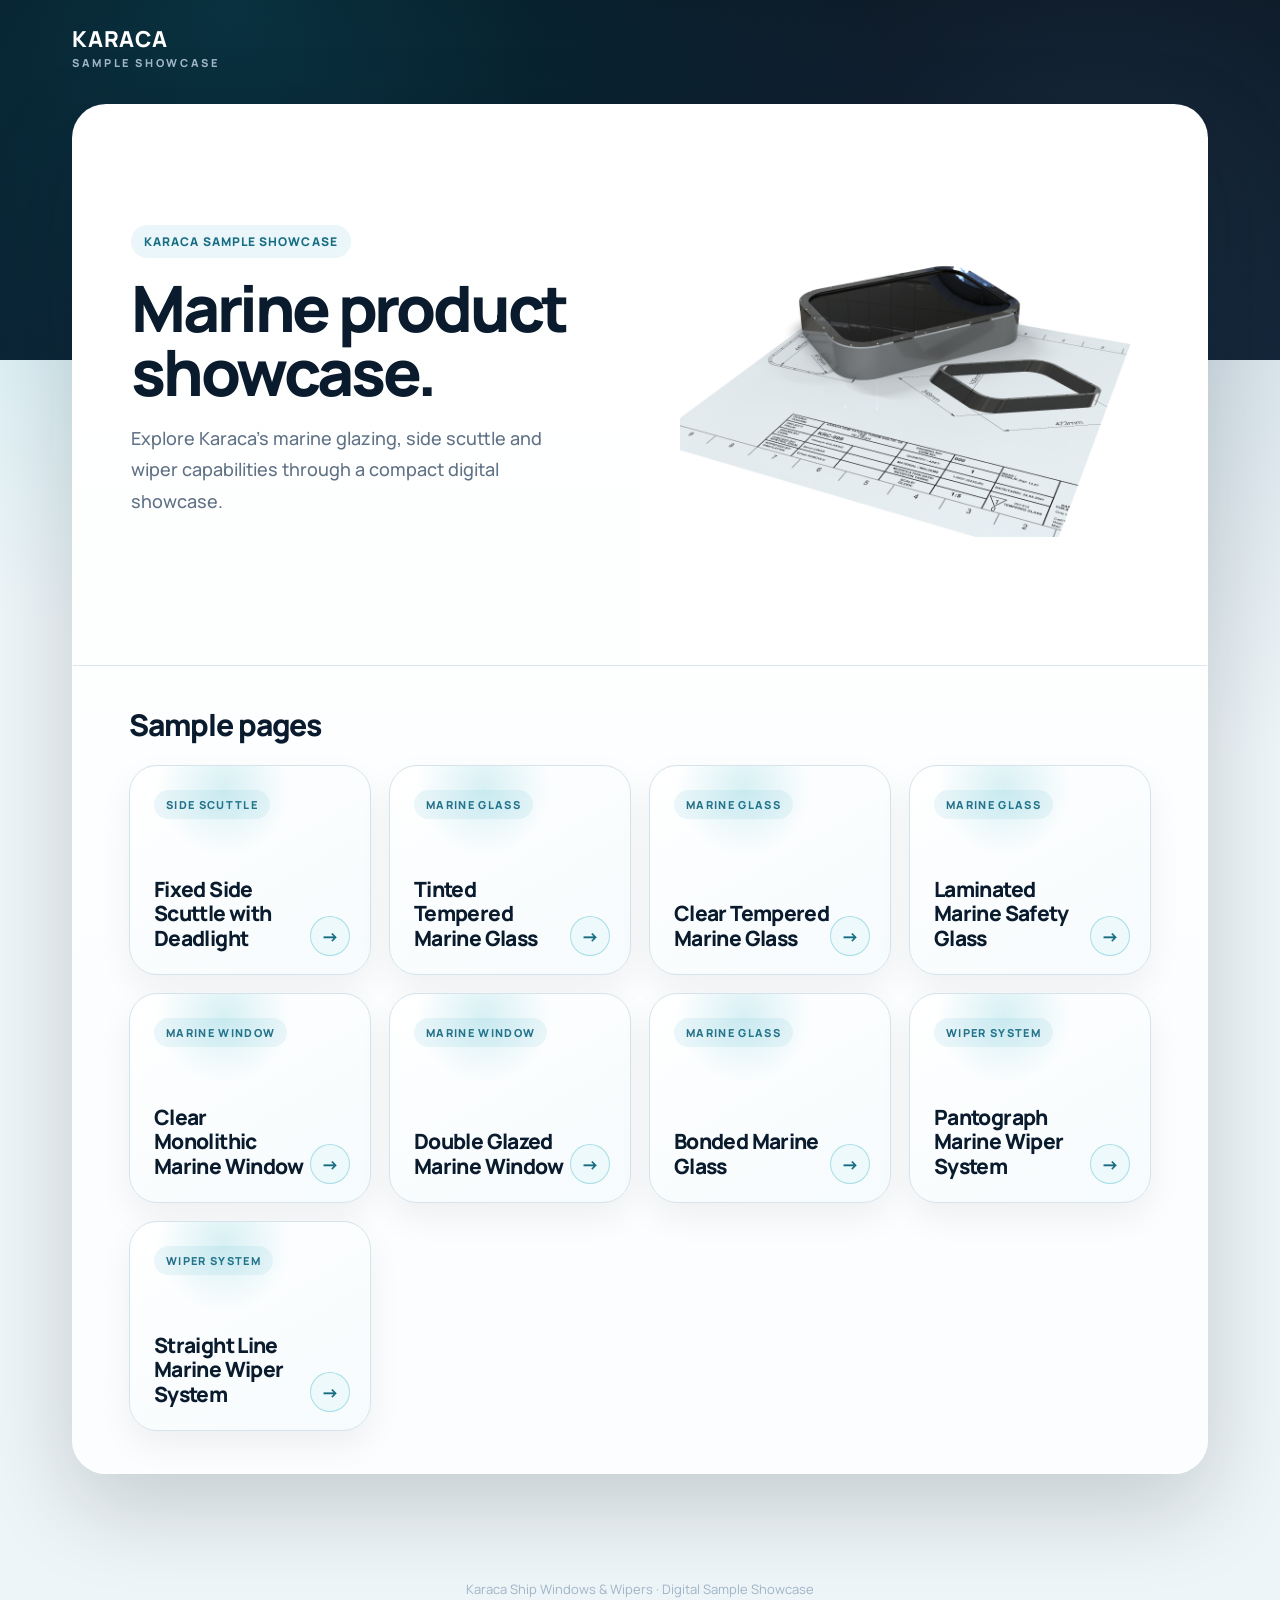
==== commit 8109d6d7: "eeaa" ====
--- a/index.html
+++ b/index.html
@@ -60,11 +60,17 @@
             <h3>Clear Monolithic Marine Window</h3>
             <span class="product-status">View product card</span>
           </a>
-          <div class="product-tile">
+          <a class="product-tile" href="products/double-glazed-marine-window.html">
             <span class="product-category">Marine Window</span>
             <h3>Double Glazed Marine Window</h3>
-            <span class="product-status">Coming next</span>
-          </div>
+            <span class="product-status">View product card</span>
+          </a>
+          <a class="product-tile" href="products/bonded-marine-glass.html">
+            <span class="product-category">Marine Glass</span>
+            <h3>Bonded Marine Glass</h3>
+            <span class="product-status">View product card</span>
+          </a>
+
           <a class="product-tile" href="products/pantograph-marine-wiper-system.html">
             <span class="product-category">Wiper System</span>
             <h3>Pantograph Marine Wiper System</h3>
--- a/assets/style.css
+++ b/assets/style.css
@@ -579,3 +579,108 @@
 .section-head p:empty{display:none!important}
 @media(max-width:900px){.product-grid{grid-template-columns:1fr 1fr}}
 @media(max-width:640px){.product-grid{grid-template-columns:1fr}.product-tile{min-height:150px}}
+
+/* v15 visual polish */
+.gallery{
+  align-items:stretch;
+}
+.gallery figure{
+  background:
+    radial-gradient(circle at 18% 0%, rgba(19,167,191,.08), transparent 32%),
+    linear-gradient(180deg,#ffffff 0%,#f6fafc 100%);
+  padding:16px;
+  box-shadow:0 18px 42px rgba(7,17,29,.06);
+}
+.gallery img,.gallery video{
+  border-radius:18px;
+  padding:0!important;
+  max-height:500px;
+  background:transparent!important;
+}
+.media-card{
+  background:
+    radial-gradient(circle at 20% 0%, rgba(19,167,191,.08), transparent 34%),
+    linear-gradient(180deg,#ffffff 0%,#f6fafc 100%);
+  padding:16px;
+  box-shadow:0 18px 42px rgba(7,17,29,.06);
+}
+.media-card video{
+  border-radius:18px;
+}
+.fire-row{
+  display:flex;
+  gap:10px;
+  flex-wrap:wrap;
+  margin-top:10px;
+}
+.fire-pill{
+  display:inline-flex;
+  align-items:center;
+  justify-content:center;
+  min-width:48px;
+  height:36px;
+  padding:0 12px;
+  border:1.5px solid #ff9d00;
+  color:#e58600;
+  background:#fff;
+  border-radius:4px;
+  font-weight:800;
+}
+
+/* v16 text refinements */
+.doc-list{align-items:stretch}
+.doc-card{min-height:190px}
+
+
+.inline-spec-line{
+  color:#5f7087;
+  font-size:1.02rem;
+  line-height:1.8;
+  font-weight:500;
+}
+
+
+/* v18 content update */
+.viewer-note{
+  margin-top:12px;
+  color:#6a7a90;
+  font-size:.98rem;
+  text-align:center;
+}
+.gallery{
+  display:grid;
+  grid-template-columns:repeat(2,minmax(0,1fr));
+  gap:24px;
+}
+.gallery figure{
+  margin:0;
+  padding:18px;
+  border-radius:24px;
+  background:linear-gradient(180deg,#ffffff 0%,#f6fafc 100%);
+  border:1px solid #d7e4ec;
+  box-shadow:0 18px 38px rgba(7,17,29,.06);
+}
+.gallery img{
+  width:100%;
+  height:360px;
+  object-fit:contain;
+  border-radius:16px;
+  background:#fff;
+}
+.gallery figcaption{
+  display:block!important;
+  margin-top:12px;
+  color:#67788e;
+  font-size:.96rem;
+  line-height:1.5;
+}
+.inline-spec-line{
+  color:#5f7087;
+  font-size:1rem;
+  line-height:1.8;
+  font-weight:500;
+}
+@media(max-width:900px){
+  .gallery{grid-template-columns:1fr;}
+  .gallery img{height:280px;}
+}
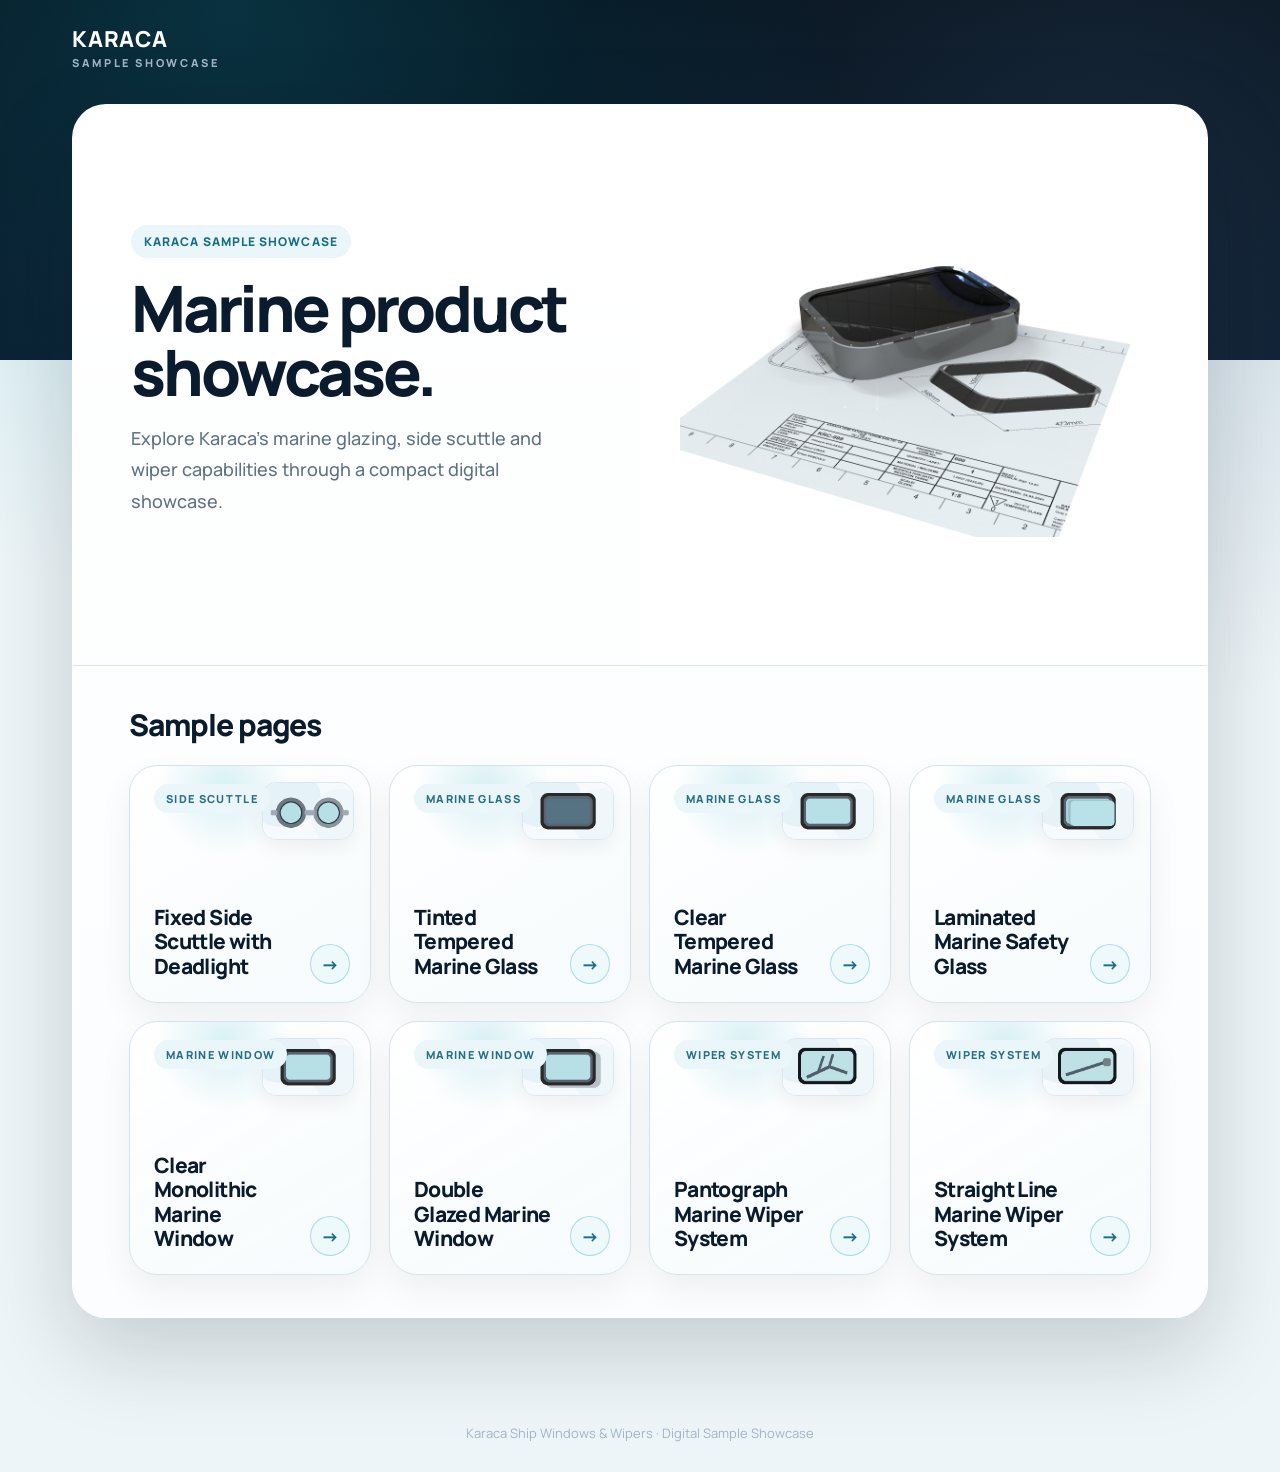
==== commit 18eab079: "ooo" ====
--- a/index.html
+++ b/index.html
@@ -37,47 +37,49 @@
 
           <a class="product-tile" href="products/fixed-side-scuttle-with-deadlight.html">
             <span class="product-category">Side Scuttle</span>
+            <img class="product-thumb" src="assets/images/thumbs/fixed-side-scuttle.jpg" alt="">
             <h3>Fixed Side Scuttle with Deadlight</h3>
             <span class="product-status">View product card</span>
           </a>
           <a class="product-tile" href="products/tinted-tempered-marine-glass.html">
             <span class="product-category">Marine Glass</span>
+            <img class="product-thumb" src="assets/images/thumbs/tinted-tempered.jpg" alt="">
             <h3>Tinted Tempered Marine Glass</h3>
             <span class="product-status">View product card</span>
           </a>
           <a class="product-tile" href="products/clear-tempered-marine-glass.html">
             <span class="product-category">Marine Glass</span>
+            <img class="product-thumb" src="assets/images/thumbs/clear-tempered.jpg" alt="">
             <h3>Clear Tempered Marine Glass</h3>
             <span class="product-status">View product card</span>
           </a>
           <a class="product-tile" href="products/laminated-marine-safety-glass.html">
             <span class="product-category">Marine Glass</span>
+            <img class="product-thumb" src="assets/images/thumbs/laminated.jpg" alt="">
             <h3>Laminated Marine Safety Glass</h3>
             <span class="product-status">View product card</span>
           </a>
           <a class="product-tile" href="products/clear-monolithic-marine-window.html">
             <span class="product-category">Marine Window</span>
+            <img class="product-thumb" src="assets/images/thumbs/clear-monolithic.jpg" alt="">
             <h3>Clear Monolithic Marine Window</h3>
             <span class="product-status">View product card</span>
           </a>
           <a class="product-tile" href="products/double-glazed-marine-window.html">
             <span class="product-category">Marine Window</span>
+            <img class="product-thumb" src="assets/images/thumbs/double-glazed.jpg" alt="">
             <h3>Double Glazed Marine Window</h3>
             <span class="product-status">View product card</span>
           </a>
-          <a class="product-tile" href="products/bonded-marine-glass.html">
-            <span class="product-category">Marine Glass</span>
-            <h3>Bonded Marine Glass</h3>
-            <span class="product-status">View product card</span>
-          </a>
-
-          <a class="product-tile" href="products/pantograph-marine-wiper-system.html">
+<a class="product-tile" href="products/pantograph-marine-wiper-system.html">
             <span class="product-category">Wiper System</span>
+            <img class="product-thumb" src="assets/images/thumbs/pantograph.jpg" alt="">
             <h3>Pantograph Marine Wiper System</h3>
             <span class="product-status">View product card</span>
           </a>
           <a class="product-tile" href="products/straight-line-marine-wiper-system.html">
             <span class="product-category">Wiper System</span>
+            <img class="product-thumb" src="assets/images/thumbs/straight-line.jpg" alt="">
             <h3>Straight Line Marine Wiper System</h3>
             <span class="product-status">View product card</span>
           </a>
--- a/assets/style.css
+++ b/assets/style.css
@@ -155,7 +155,7 @@
   border-radius:28px;
   background:linear-gradient(180deg,#ffffff,#f8fbfd);
 }
-.viewer-note{display:none}
+.viewer-note{display:block;margin-top:12px;color:#6b7f91;font-size:14px;line-height:1.5;text-align:center;font-weight:500}
 
 .home-page .hero{
   grid-template-columns:1fr 1fr;
@@ -684,3 +684,13 @@
   .gallery{grid-template-columns:1fr;}
   .gallery img{height:280px;}
 }
+
+/* v19 polish */
+.product-tile{padding-top:18px;min-height:238px;}
+.product-thumb{position:absolute;top:16px;right:16px;width:92px;height:58px;border-radius:14px;object-fit:cover;background:#f7fbfd;border:1px solid #dce8ef;box-shadow:0 8px 20px rgba(7,17,29,.06)}
+.product-tile h3{max-width:72%; margin-top:62px;}
+.product-category{position:relative;z-index:2;}
+.gallery figure{padding:18px;background:linear-gradient(180deg,#fff 0%,#f8fbfd 100%);box-shadow:0 12px 28px rgba(7,17,29,.05)}
+.gallery img,.gallery video{max-height:430px;border-radius:18px;padding:8px;background:#fff;}
+.gallery figcaption,.media-caption{display:none!important;}
+@media (max-width:900px){.product-thumb{width:84px;height:52px}.product-tile h3{margin-top:56px;max-width:68%;font-size:20px}}
